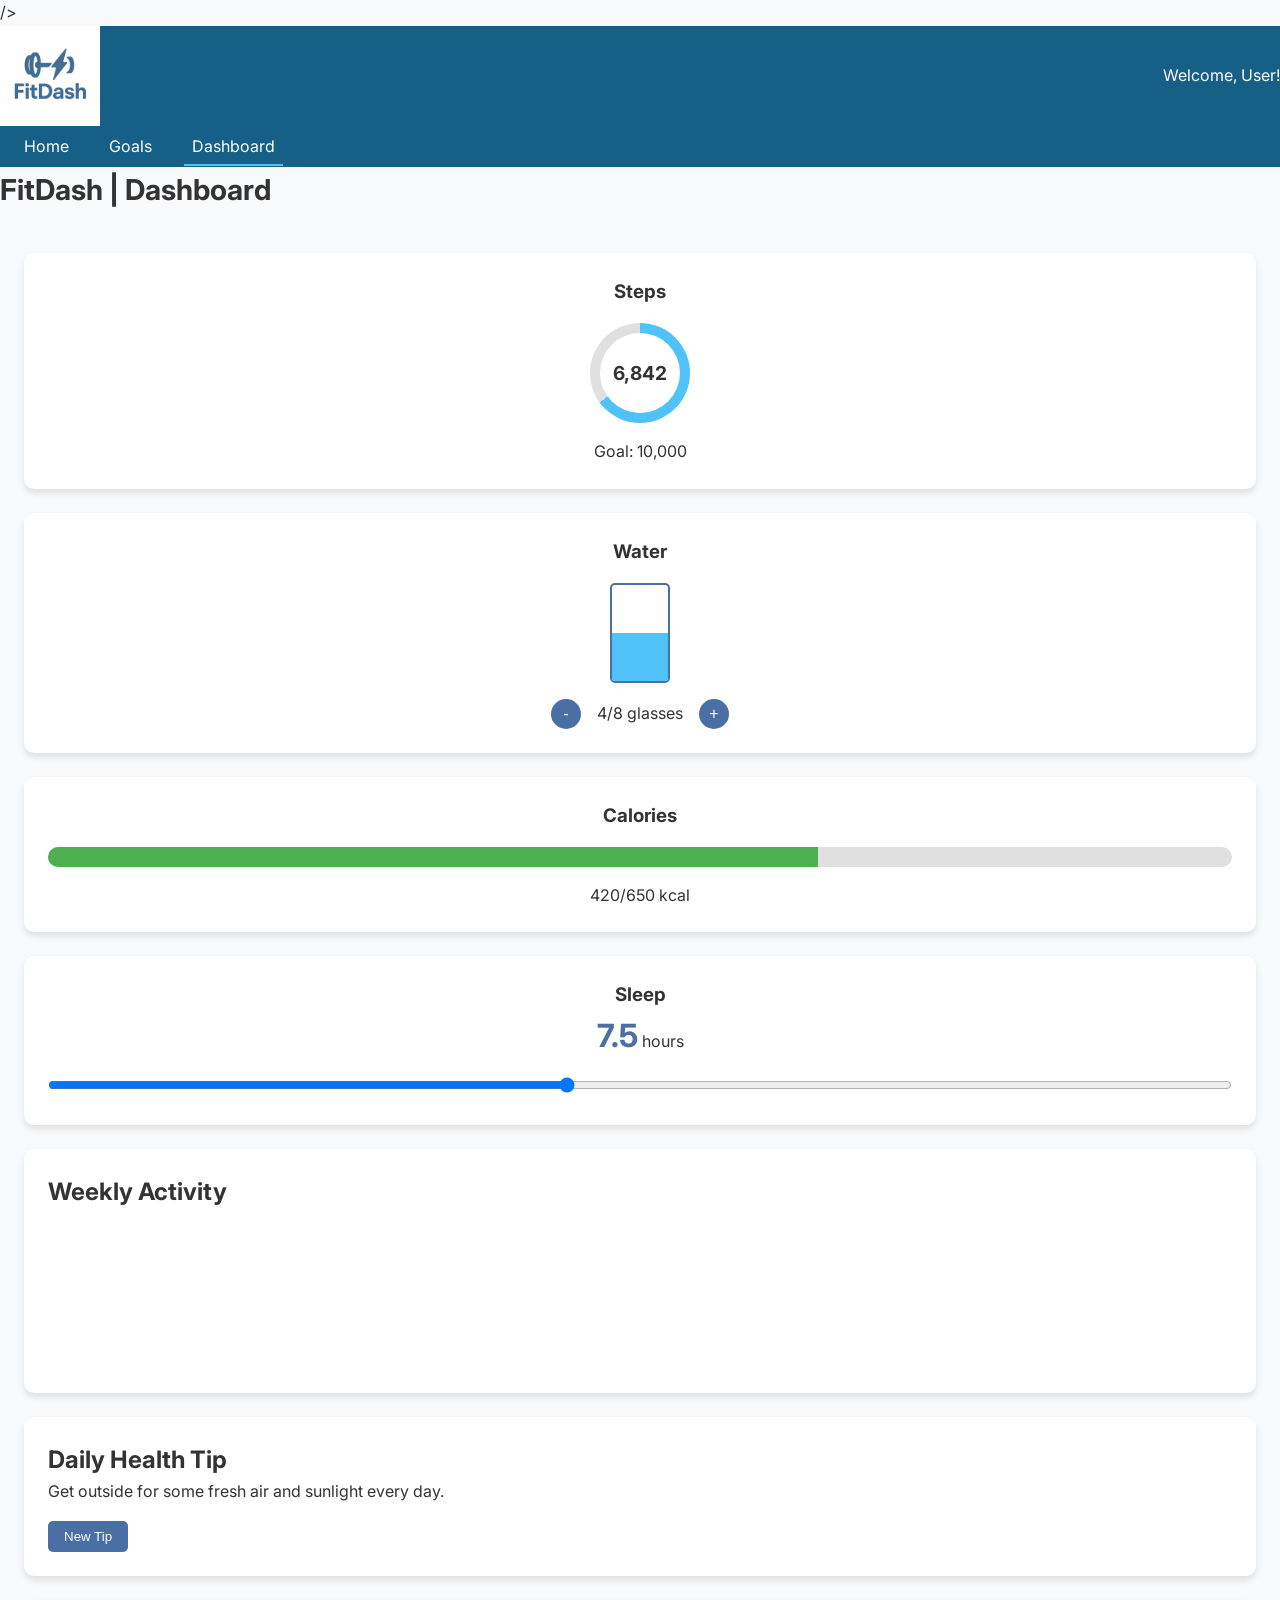
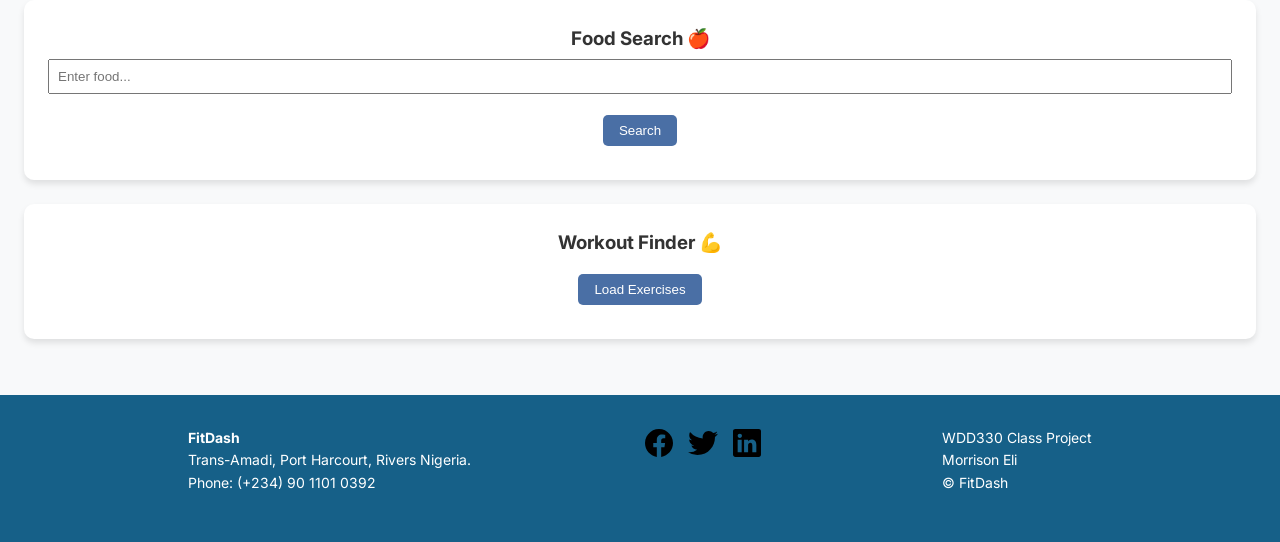
==== dashboard.html @ 7eac3b5b "first commit" ====
<!doctype html>
<html lang="en-US">
  <head>
    <meta charset="UTF-8" />
    <meta name="viewport" content="width=device-width, initial-scale=1.0" />
    <meta name="author" content="Morrison Eli" />
    <meta
      name="description"
      content="FitDash Dashboard - Monitor your fitness metrics in real-time. Track daily steps, hydration, calories burned, and sleep quality with intuitive visualizations."
    />
    <link rel="preconnect" href="https://fonts.googleapis.com" />
    <link rel="preconnect" href="https://fonts.gstatic.com" crossorigin />
    <link
      href="https://fonts.googleapis.com/css2?family=Inter:ital,opsz,wght@0,14..32,100..900;1,14..32,100..900&display=swap"
      rel="stylesheet"
    />
    <title>FitDash | Dashboard</title>
    <link rel="icon" href="images/favicon4.ico" type="image/x-icon" />
    <link rel="stylesheet" href="styles/base.css" />
/>
    <inkl
      rel="stylesheet"
         <link
      rel="stylesheet"
      media="(min-width: 768px)"
      href="styles/medium.css"
     media="(min-width: 1024px)"
      href="styles/large.css"
    />
  </head>
  <body>
    <header class="dashboard-header">
      <div class="hamburger" id="hamburger">
        <div class="line"></div>
        <div class="line"></div>
        <div class="line"></div>
      </div>
      <img
        src="images/fitdash.jpg"
        data-src="images/fitness-hero.jpg"
        alt="Fitness dashboard tracking"
        loading="lazy"
        width="100"
      />
      <span>Welcome, User!</span>
    </header>

    <div class="overlay" id="overlay"></div>

    <nav class="main-nav" id="mainNav">
      <ul>
        <li><a href="index.html">Home</a></li>
        <li><a href="goals.html">Goals</a></li>
        <li class="active"><a href="dashboard.html">Dashboard</a></li>
      </ul>
    </nav>

    <main>
      <h1>FitDash | Dashboard</h1>
      <div class="dashboard-grid">
        <!-- Stats Cards -->
        <section class="stats-card" id="steps-card">
          <h3>Steps</h3>
          <div class="progress-circle" id="steps-progress">
            <span>6,842</span>
          </div>
          <p>Goal: 10,000</p>
        </section>

        <section class="stats-card" id="water-card">
          <h3>Water</h3>
          <div class="water-bottle">
            <div class="water-fill" style="height: 50%"></div>
          </div>
          <div class="water-controls">
            <button class="water-minus">-</button>
            <span>4/8 glasses</span>
            <button class="water-plus">+</button>
          </div>
        </section>

        <section class="stats-card" id="calories-card">
          <h3>Calories</h3>
          <div class="progress-bar">
            <div class="progress-fill" style="width: 65%"></div>
          </div>
          <p>420/650 kcal</p>
        </section>

        <section class="stats-card" id="sleep-card">
          <h3>Sleep</h3>
          <div class="sleep-display"><span>7.5</span> hours</div>
          <div class="sleep-controls">
            <input type="range" min="4" max="12" step="0.5" value="7.5" />
          </div>
        </section>

        <!-- Charts Section -->
        <section class="chart-container">
          <h2>Weekly Activity</h2>
          <canvas id="activity-chart"></canvas>
        </section>

        <!-- Health Tip -->
        <section class="health-tip">
          <h2>Daily Health Tip</h2>
          <div id="tip-content">
            <p>Loading tip...</p>
          </div>
          <button id="refresh-tip">New Tip</button>
        </section>

        <!--  -->
        <!-- Food Search (Nutritionix API) -->
        <section class="stats-card">
          <h3>Food Search 🍎</h3>

          <input type="text" id="foodInput" placeholder="Enter food..." />
          <button id="searchFoodBtn">Search</button>

          <div id="foodResult"></div>
        </section>

        <!-- Exercise Finder (ExerciseDB API) -->
        <section class="stats-card">
          <h3>Workout Finder 💪</h3>

          <button id="loadWorkouts">Load Exercises</button>

          <div id="workoutList"></div>
        </section>
      </div>
    </main>
    <footer>
      <div class="contact-info">
        <p><strong>FitDash</strong></p>
        <p>Trans-Amadi, Port Harcourt, Rivers Nigeria.<br /></p>
        <p>Phone: (+234) 90 1101 0392</p>
      </div>
      <div class="social-icons">
        <a href="https://web.facebook.com/morrison.morris.77" target="_blank"
          ><img src="images/logo-facebook.svg" alt="Facebook"
        /></a>
        <a href="https://x.com/Elite_Morrison" target="_blank"
          ><img src="images/logo-twitter.svg" alt="Twitter"
        /></a>
        <a href="https://www.linkedin.com/in/morrisoneli/" target="_blank"
          ><img src="images/logo-linkedin.svg" alt="LinkedIn"
        /></a>
      </div>
      <div class="footer-note">
        <p>WDD330 Class Project<br />Morrison Eli</p>
        <p>&copy; <span id="year"></span> FitDash</p>
      </div>
    </footer>

    <script src="scripts/mobile-menu.js"></script>
    <script src="scripts/healthTips.js"></script>
    <script src="scripts/weather.js"></script>
    <script src="scripts/nutrition.js"></script>
    <script src="scripts/exercise.js"></script>
  </body>
</html>
---- styles/base.css ----
:root {
  --primary-color: #4a6fa5;
  --secondary-color: #166088;
  --accent-color: #4fc3f7;
  --background-color: #f8f9fa;
  --card-color: #ffffff;
  --text-color: #333333;
  --success-color: #4caf50;
}

* {
  margin: 0;
  padding: 0;
  box-sizing: border-box;
}

body {
  font-family: "Inter", sans-serif;
  background-color: var(--background-color);
  color: var(--text-color);
  line-height: 1.6;
}
.hero-content {
  margin-left: 1rem;
  font-weight: bold;
}

h1 {
  font-size: 1.8rem;
  margin-bottom: 1rem;
}

/* ===== Hero Section ===== */
.hero {
  position: relative;
  min-height: 400px;
  display: flex;
  align-items: center;
  justify-content: center;
  text-align: center;
  color: white;
  overflow: hidden;
}

.hero::before {
  content: "";
  position: absolute;
  top: 0;
  left: 0;
  width: 100%;
  height: 100%;
  background: linear-gradient(
    to bottom,
    rgba(74, 111, 165, 0.1),
    rgba(22, 96, 136, 0.1)
  );
  z-index: -1;
}

.hero.loaded::before {
  background:
    linear-gradient(to bottom, rgba(74, 111, 165, 0.1), rgba(22, 96, 136, 0.1)),
    url("../images/fitness-hero.jpg") center/cover no-repeat;
}

.hero-content {
  max-width: 800px;
  padding: 2rem;
  z-index: 1;
  margin: 0 auto;
}

.hero-content h1 {
  font-size: 2.5rem;
  margin-bottom: 1rem;
  text-shadow: 1px 1px 3px rgba(0, 0, 0, 0.3);
}

.hero-content p {
  font-size: 1.2rem;
  margin-bottom: 2rem;
  text-shadow: 1px 1px 2px rgba(0, 0, 0, 0.3);
}

/* Responsive adjustments */
@media (min-width: 768px) {
  .hero {
    min-height: 500px;
  }

  .hero-content h1 {
    font-size: 3.5rem;
  }

  .hero-content p {
    font-size: 1.5rem;
  }
}

/* Feature cards hover effect */
.feature-card:hover {
  transform: translateY(-10px);
  box-shadow: 0 10px 20px rgba(0, 0, 0, 0.15);
}

.cta-button {
  display: inline-block;
  background-color: white;
  color: #000;
  padding: 0.8rem 1.5rem;
  border-radius: 30px;
  text-decoration: none;
  font-weight: bold;
  margin-top: 1rem;
  transition: all 0.3s ease;
}

.cta-button:hover {
  transform: translateY(-3px);
  box-shadow: 0 5px 15px rgba(0, 0, 0, 0.1);
}

/* Features Section */
.features {
  display: grid;
  grid-template-columns: 1fr;
  gap: 1.5rem;
  padding: 2rem;
  max-width: 1200px;
  margin: 0 auto;
}

.feature-card {
  background-color: var(--card-color);
  border-radius: 10px;
  padding: 1.5rem;
  text-align: center;
  box-shadow: 0 4px 6px rgba(0, 0, 0, 0.1);
  transition: transform 0.3s ease;
}

.feature-card:hover {
  transform: translateY(-5px);
}

.feature-card .icon {
  font-size: 2.5rem;
  margin-bottom: 1rem;
}

/* Dashboard Styles */
.dashboard-header {
  background-color: var(--secondary-color);
  color: white;
  display: flex;
  justify-content: space-between;
  align-items: center;
}

.main-nav ul {
  display: flex;
  list-style: none;
  background-color: var(--secondary-color);
  padding: 0.5rem 1rem;
}

.main-nav li {
  margin-right: 1.5rem;
}

.main-nav a:link,
.main-nav a:visited {
  color: white;
  text-decoration: none;
  padding: 0.5rem;
}

.main-nav a:hover,
.main-nav a:active {
  border-bottom: 2px solid var(--accent-color);
}

.main-nav .active a {
  border-bottom: 2px solid var(--accent-color);
}

.dashboard-grid {
  display: grid;
  grid-template-columns: 1fr;
  gap: 1.5rem;
  padding: 1.5rem;
}

.stats-card {
  background-color: var(--card-color);
  border-radius: 10px;
  padding: 1.5rem;
  box-shadow: 0 4px 6px rgba(0, 0, 0, 0.1);
  text-align: center;
}

.progress-circle {
  width: 100px;
  height: 100px;
  border-radius: 50%;
  background: conic-gradient(var(--accent-color) 0% 65%, #e0e0e0 65% 100%);
  display: flex;
  align-items: center;
  justify-content: center;
  margin: 1rem auto;
}

.progress-circle span {
  background-color: white;
  width: 80px;
  height: 80px;
  border-radius: 50%;
  display: flex;
  align-items: center;
  justify-content: center;
  font-weight: bold;
  font-size: 1.2rem;
}

.water-bottle {
  width: 60px;
  height: 100px;
  border: 2px solid var(--primary-color);
  border-radius: 5px;
  margin: 1rem auto;
  position: relative;
  overflow: hidden;
}

.water-fill {
  position: absolute;
  bottom: 0;
  width: 100%;
  background-color: var(--accent-color);
  transition: height 0.3s ease;
}

.water-controls {
  display: flex;
  justify-content: center;
  align-items: center;
  gap: 1rem;
  margin-top: 0.5rem;
}

.water-controls button {
  background-color: var(--primary-color);
  color: white;
  border: none;
  width: 30px;
  height: 30px;
  border-radius: 50%;
  font-size: 1rem;
  cursor: pointer;
}

.water-controls button:hover {
  background-color: var(--accent-color);
}

.progress-bar {
  width: 100%;
  height: 20px;
  background-color: #e0e0e0;
  border-radius: 10px;
  margin: 1rem 0;
  overflow: hidden;
}

.progress-fill {
  height: 100%;
  background-color: var(--success-color);
  transition: width 0.3s ease;
}

.sleep-display span {
  font-size: 2rem;
  font-weight: bold;
  color: var(--primary-color);
}

.sleep-controls input {
  width: 100%;
  margin-top: 1rem;
}

.chart-container,
.health-tip {
  background-color: var(--card-color);
  border-radius: 10px;
  padding: 1.5rem;
  box-shadow: 0 4px 6px rgba(0, 0, 0, 0.1);
}

#refresh-tip {
  background-color: var(--primary-color);
  color: white;
  border: none;
  padding: 0.5rem 1rem;
  border-radius: 5px;
  margin-top: 1rem;
  cursor: pointer;
}

#refresh-tip:hover {
  background-color: var(--accent-color);
}

/* Hamburger Menu Styles */
.hamburger {
  display: none;
  cursor: pointer;
  padding: 0.5rem;
}

.hamburger .line {
  width: 25px;
  height: 3px;
  background-color: white;
  margin: 5px 0;
  transition: all 0.3s ease;
}

/* Mobile Navigation */
@media (max-width: 767px) {
  .hamburger {
    display: block;
  }

  .main-nav {
    position: fixed;
    top: 0;
    left: -100%;
    width: 70%;
    height: 100vh;
    background-color: var(--secondary-color);
    transition: left 0.3s ease;
    z-index: 1000;
    padding-top: 4rem;
  }

  .main-nav.active {
    left: 0;
  }

  .main-nav ul {
    flex-direction: column;
    padding: 1rem;
  }

  .main-nav li {
    margin: 1rem 0;
  }

  .overlay {
    position: fixed;
    top: 0;
    left: 0;
    width: 100%;
    height: 100%;
    background-color: rgba(0, 0, 0, 0.5);
    z-index: 999;
    display: none;
  }

  .overlay.active {
    display: block;
  }
}

/* Goals and Profile Page Styles */
.goals-container {
  padding: 2rem;
  max-width: 800px;
  margin: 0 auto;
}

.goal-form {
  background-color: var(--card-color);
  border-radius: 10px;
  padding: 2rem;
  box-shadow: 0 4px 6px rgba(0, 0, 0, 0.1);
  margin-top: 1rem;
}

.form-group {
  margin-bottom: 1.5rem;
}

.form-group label {
  display: block;
  margin-bottom: 0.5rem;
  font-weight: bold;
}

.form-group input {
  width: 100%;
  padding: 0.8rem;
  border: 1px solid #ddd;
  border-radius: 5px;
  font-size: 1rem;
}

.save-btn {
  background-color: var(--primary-color);
  color: white;
  border: none;
  padding: 0.8rem 1.5rem;
  border-radius: 5px;
  font-size: 1rem;
  cursor: pointer;
  transition: background-color 0.3s ease;
}

.save-btn:hover {
  background-color: var(--secondary-color);
}

/*  */
#foodInput {
  padding: 8px;
  margin: 5px 0;
  width: 100%;
}

#searchFoodBtn,
#loadWorkouts {
  background-color: var(--primary-color);
  color: white;
  border: none;
  padding: 0.5rem 1rem;
  border-radius: 5px;
  margin-top: 1rem;
  cursor: pointer;
}

#searchFoodBtn:hover,
#loadWorkouts:hover {
  background-color: var(--accent-color);
}

#foodResult,
#workoutList {
  margin-top: 10px;
  text-align: left;
}

/* ===== Footer ===== */
footer {
  background-color: var(--secondary-color);
  color: white;
  font-size: 14px;
  padding: 2rem 1rem;
  margin-top: 2rem;
  display: flex;
  justify-content: space-evenly;
}

footer .contact-info,
footer .footer-note,
footer .social-icons {
  margin-bottom: 1rem;
}

footer .social-icons img {
  width: 32px;
  height: 32px;
  margin-right: 0.5rem;
}
---- styles/large.css ----
@media (min-width: 1024px) {
    .dashboard-grid {
        grid-template-columns: repeat(4, 1fr);
        grid-template-rows: auto auto;
    }

    .stats-card {
        grid-row: 1;
    }

    .chart-container {
        grid-column: span 3;
        grid-row: 2;
    }

    .weather-widget {
        grid-column: 4;
        grid-row: 2;
    }

    .health-tip {
        grid-column: span 4;
    }
}
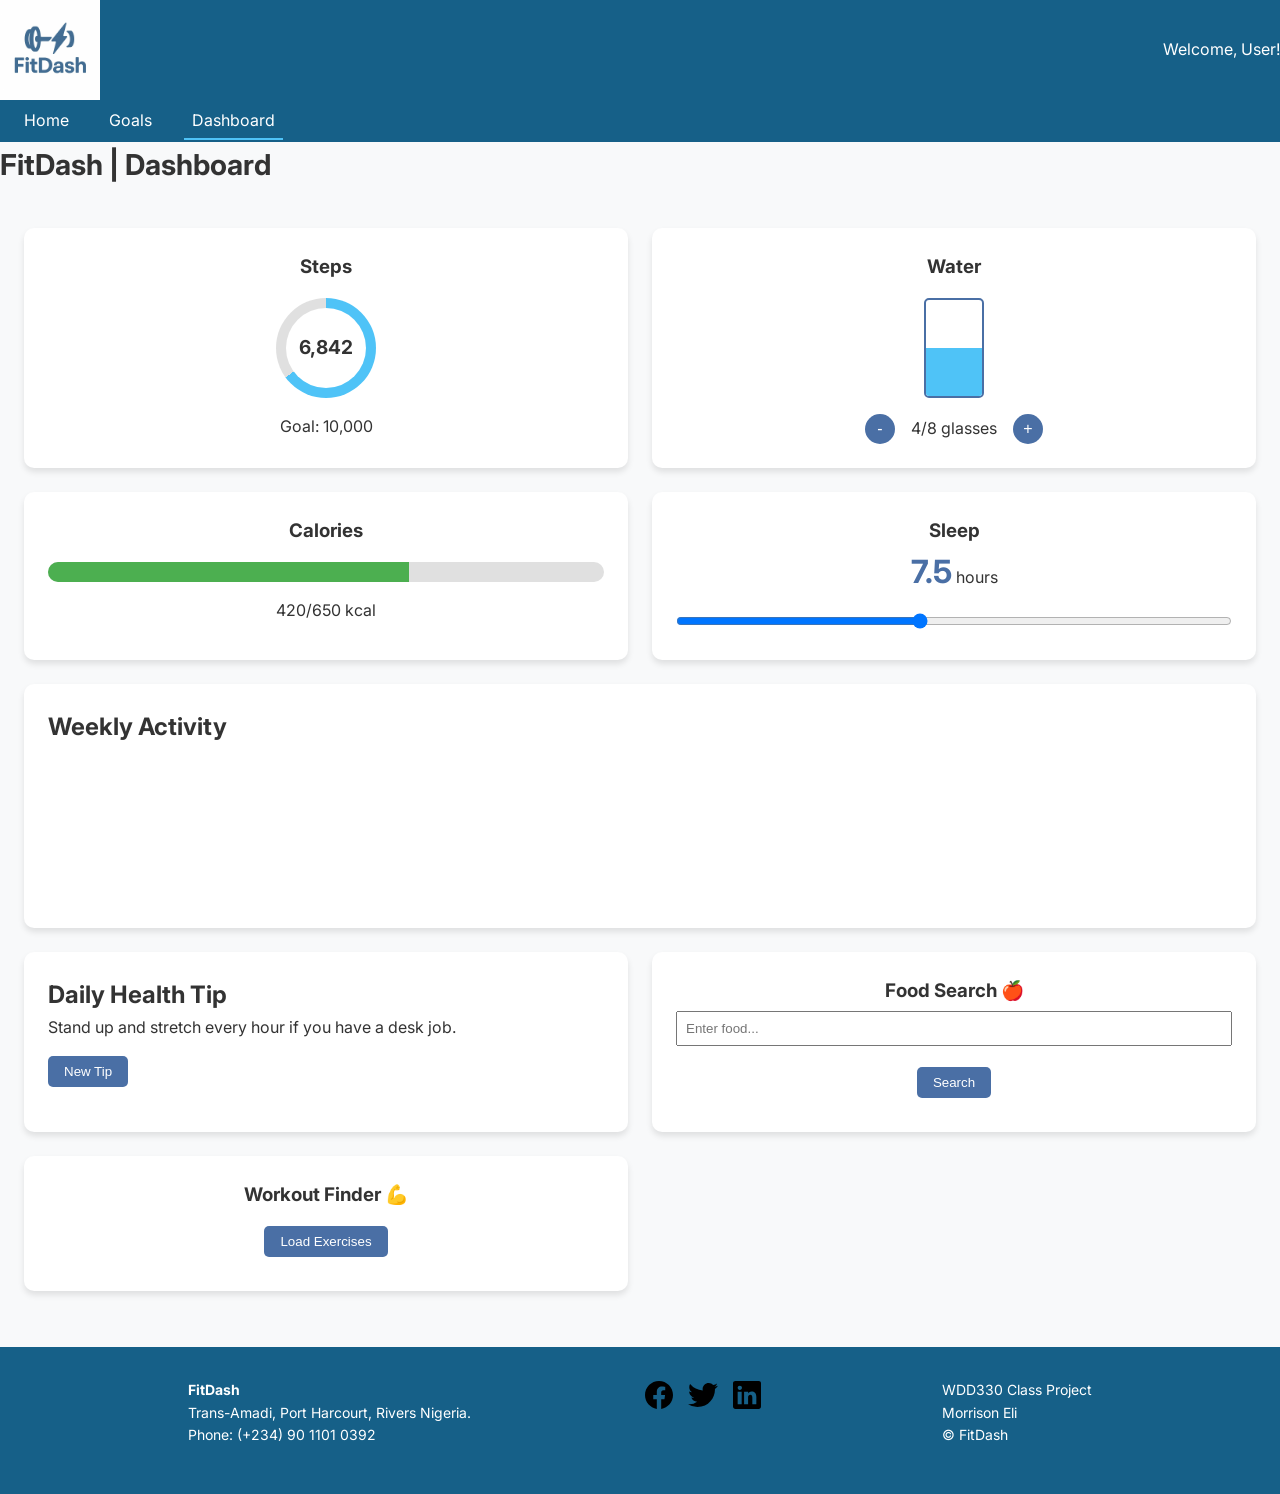
==== commit c38634ab: "Debug dashboard error" ====
--- a/dashboard.html
+++ b/dashboard.html
@@ -17,14 +17,11 @@
     <title>FitDash | Dashboard</title>
     <link rel="icon" href="images/favicon4.ico" type="image/x-icon" />
     <link rel="stylesheet" href="styles/base.css" />
-/>
-    <inkl
-      rel="stylesheet"
-         <link
+    <link
       rel="stylesheet"
       media="(min-width: 768px)"
       href="styles/medium.css"
-     media="(min-width: 1024px)"
+      media="(min-width: 1024px)"
       href="styles/large.css"
     />
   </head>
